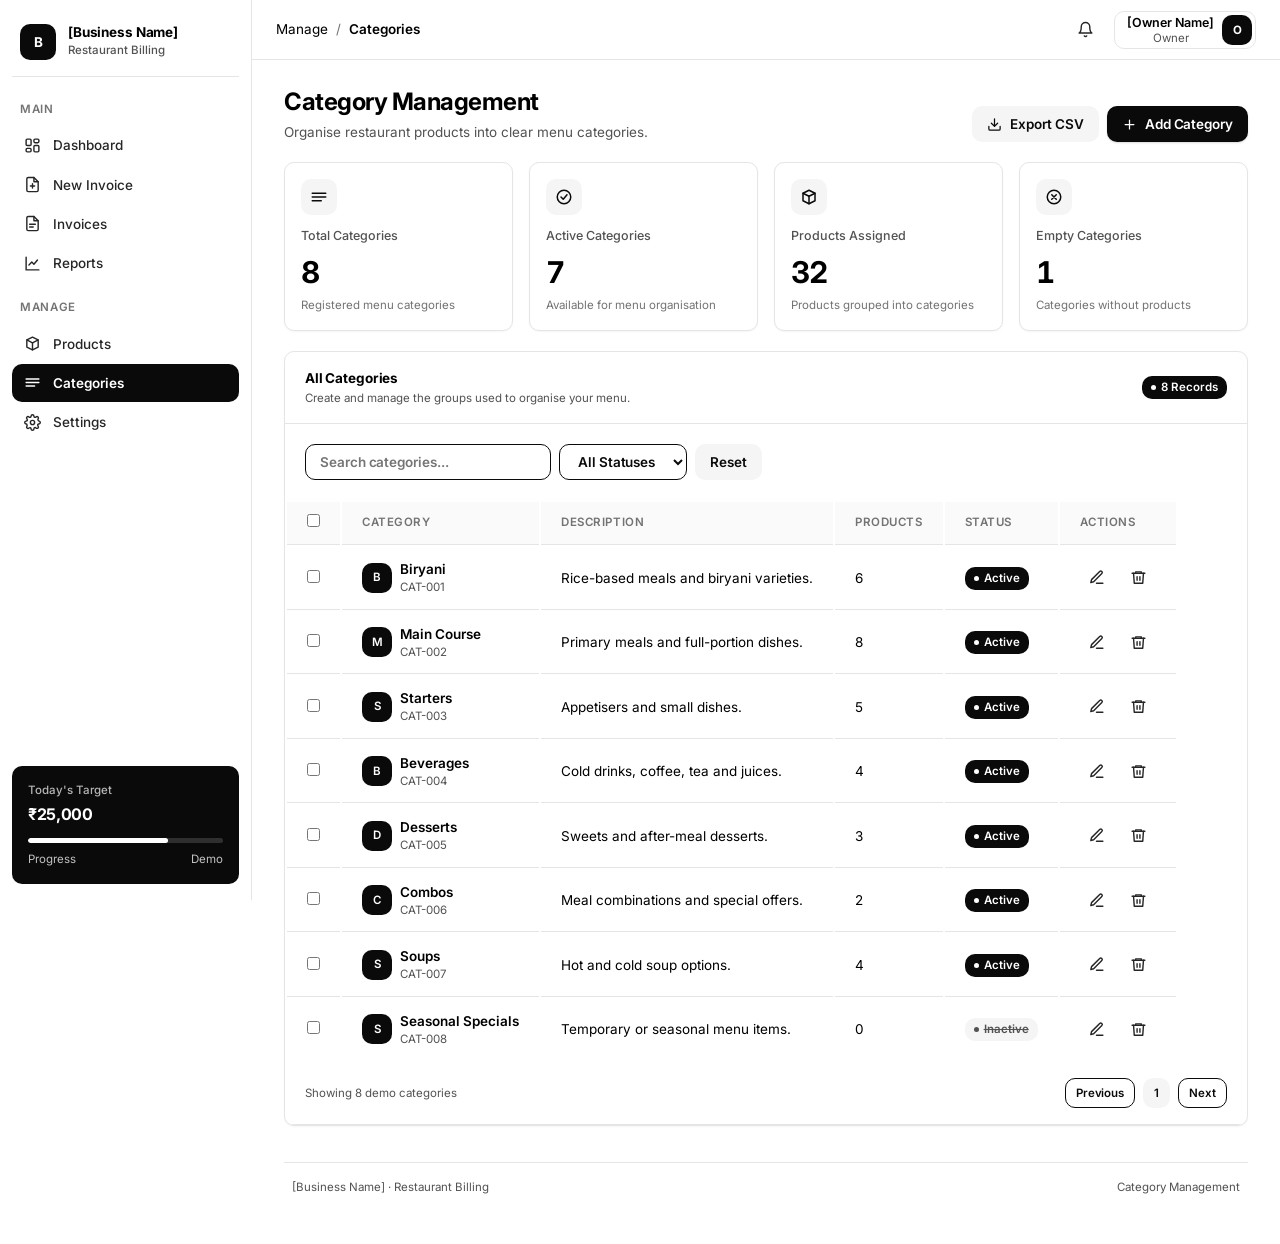
==== categories.html @ 155176b7 "Create categories.html" ====
<!DOCTYPE html>
<html lang="en">
<head>
  <meta charset="UTF-8">
  <meta name="viewport" content="width=device-width, initial-scale=1.0">
  <meta name="theme-color" content="#ffffff">

  <title>Categories | Restaurant Billing</title>

  <link rel="preconnect" href="https://fonts.googleapis.com">
  <link rel="preconnect" href="https://fonts.gstatic.com" crossorigin>

  <link
    href="https://fonts.googleapis.com/css2?family=Inter:wght@400;500;600;700;800&display=swap"
    rel="stylesheet"
  >

  <link rel="stylesheet" href="style.css">
</head>

<body>
<div class="app">

  <!-- SIDEBAR -->
  <aside class="sidebar" id="sidebar">

    <div class="brand">
      <div class="brand-mark">B</div>

      <div class="brand-text">
        <h1>[Business Name]</h1>
        <span>Restaurant Billing</span>
      </div>
    </div>

    <div class="nav-section">Main</div>

    <a class="nav-item" href="index.html">
      <svg viewBox="0 0 24 24" fill="none" stroke="currentColor"
        stroke-width="2" stroke-linecap="round" stroke-linejoin="round">
        <rect x="3" y="3" width="7" height="9" rx="1.5"/>
        <rect x="14" y="3" width="7" height="5" rx="1.5"/>
        <rect x="14" y="12" width="7" height="9" rx="1.5"/>
        <rect x="3" y="16" width="7" height="5" rx="1.5"/>
      </svg>
      Dashboard
    </a>

    <a class="nav-item" href="new-invoice.html">
      <svg viewBox="0 0 24 24" fill="none" stroke="currentColor"
        stroke-width="2" stroke-linecap="round" stroke-linejoin="round">
        <path d="M14 2H6a2 2 0 0 0-2 2v16a2 2 0 0 0 2 2h12a2 2 0 0 0 2-2V8z"/>
        <path d="M14 2v6h6M12 11v6M9 14h6"/>
      </svg>
      New Invoice
    </a>

    <a class="nav-item" href="invoices.html">
      <svg viewBox="0 0 24 24" fill="none" stroke="currentColor"
        stroke-width="2" stroke-linecap="round" stroke-linejoin="round">
        <path d="M14 2H6a2 2 0 0 0-2 2v16a2 2 0 0 0 2 2h12a2 2 0 0 0 2-2V8z"/>
        <path d="M14 2v6h6M8 13h8M8 17h5"/>
      </svg>
      Invoices
    </a>

    <a class="nav-item" href="reports.html">
      <svg viewBox="0 0 24 24" fill="none" stroke="currentColor"
        stroke-width="2" stroke-linecap="round" stroke-linejoin="round">
        <path d="M3 3v18h18"/>
        <path d="M7 14l4-4 3 3 5-6"/>
      </svg>
      Reports
    </a>

    <div class="nav-section">Manage</div>

    <a class="nav-item" href="products.html">
      <svg viewBox="0 0 24 24" fill="none" stroke="currentColor"
        stroke-width="2" stroke-linecap="round" stroke-linejoin="round">
        <path d="M20 7l-8-4-8 4 8 4 8-4z"/>
        <path d="M4 7v10l8 4 8-4V7"/>
        <path d="M12 11v10"/>
      </svg>
      Products
    </a>

    <a class="nav-item active" href="categories.html" aria-current="page">
      <svg viewBox="0 0 24 24" fill="none" stroke="currentColor"
        stroke-width="2" stroke-linecap="round" stroke-linejoin="round">
        <path d="M3 7h18M3 12h18M3 17h12"/>
      </svg>
      Categories
    </a>

    <a class="nav-item" href="settings.html">
      <svg viewBox="0 0 24 24" fill="none" stroke="currentColor"
        stroke-width="2" stroke-linecap="round" stroke-linejoin="round">
        <circle cx="12" cy="12" r="3"/>
        <path d="M19.4 15a1.65 1.65 0 0 0 .33 1.82l.06.06a2 2 0 1 1-2.83 2.83l-.06-.06a1.65 1.65 0 0 0-1.82-.33h-.09a1.65 1.65 0 0 0-1 1.51V21a2 2 0 1 1-4 0v-.09a1.65 1.65 0 0 0-1-1.51 1.65 1.65 0 0 0-1.82.33l-.06.06a2 2 0 1 1-2.83-2.83l.06-.06a1.65 1.65 0 0 0-.33-1.82v-.09A1.65 1.65 0 0 0 3.6 14H3a2 2 0 1 1 0-4h.09a1.65 1.65 0 0 0 1.51-1v-.09a1.65 1.65 0 0 0-.33-1.82l-.06-.06a2 2 0 1 1 2.83-2.83l.06.06a1.65 1.65 0 0 0 1.82.33h.09a1.65 1.65 0 0 0 1-1.51V3a2 2 0 1 1 4 0v.09a1.65 1.65 0 0 0 1 1.51h.09a1.65 1.65 0 0 0 1.82-.33l.06-.06a2 2 0 1 1 2.83 2.83l-.06.06a1.65 1.65 0 0 0 .33 1.82v.09a1.65 1.65 0 0 0 1.51 1H21a2 2 0 1 1 0 4h-.09a1.65 1.65 0 0 0-1.51 1z"/>
      </svg>
      Settings
    </a>

    <div class="sidebar-footer">
      <div class="target-card">
        <div class="label">Today's Target</div>
        <div class="value">₹25,000</div>

        <div class="target-track">
          <div class="target-fill"></div>
        </div>

        <div class="target-meta">
          <span>Progress</span>
          <span>Demo</span>
        </div>
      </div>
    </div>

  </aside>

  <div class="overlay" id="overlay"></div>

  <!-- MAIN CONTENT -->
  <div class="main">

    <!-- TOPBAR -->
    <header class="topbar">

      <button
        class="menu-btn"
        id="menuBtn"
        type="button"
        aria-label="Open navigation menu"
      >
        <svg viewBox="0 0 24 24" fill="none" stroke="currentColor"
          stroke-width="2" stroke-linecap="round">
          <path d="M3 6h18M3 12h18M3 18h18"/>
        </svg>
      </button>

      <div class="crumbs">
        <span>Manage</span>
        <span class="sep">/</span>
        <span class="current">Categories</span>
      </div>

      <div class="topbar-right">

        <button class="btn-icon" type="button" aria-label="Notifications">
          <svg viewBox="0 0 24 24" fill="none" stroke="currentColor"
            stroke-width="2" stroke-linecap="round" stroke-linejoin="round">
            <path d="M18 8A6 6 0 0 0 6 8c0 7-3 9-3 9h18s-3-2-3-9"/>
            <path d="M13.7 21a2 2 0 0 1-3.4 0"/>
          </svg>
        </button>

        <button class="profile" type="button">
          <div>
            <div class="name">[Owner Name]</div>
            <div class="role">Owner</div>
          </div>

          <div class="avatar">O</div>
        </button>

      </div>
    </header>

    <!-- PAGE -->
    <main class="content">

      <!-- PAGE HEADING -->
      <section class="page-head">

        <div>
          <h2>Category Management</h2>
          <p>Organise restaurant products into clear menu categories.</p>
        </div>

        <div class="page-actions">

          <button
            class="btn btn-soft"
            type="button"
            id="exportCategoriesBtn"
          >
            <svg viewBox="0 0 24 24" fill="none" stroke="currentColor"
              stroke-width="2" stroke-linecap="round" stroke-linejoin="round">
              <path d="M21 15v4a2 2 0 0 1-2 2H5a2 2 0 0 1-2-2v-4"/>
              <path d="M7 10l5 5 5-5M12 15V3"/>
            </svg>
            Export CSV
          </button>

          <button
            class="btn btn-primary"
            type="button"
            id="addCategoryBtn"
          >
            <svg viewBox="0 0 24 24" fill="none" stroke="currentColor"
              stroke-width="2" stroke-linecap="round">
              <path d="M12 5v14M5 12h14"/>
            </svg>
            Add Category
          </button>

        </div>
      </section>

      <!-- SUMMARY -->
      <section class="kpis">

        <div class="kpi">
          <div class="kpi-top">
            <div class="kpi-icon">
              <svg viewBox="0 0 24 24" fill="none" stroke="currentColor"
                stroke-width="2" stroke-linecap="round" stroke-linejoin="round">
                <path d="M3 7h18M3 12h18M3 17h12"/>
              </svg>
            </div>
          </div>

          <div class="kpi-label">Total Categories</div>
          <div class="kpi-value" id="totalCategoriesValue">8</div>
          <div class="kpi-sub">Registered menu categories</div>
        </div>

        <div class="kpi">
          <div class="kpi-top">
            <div class="kpi-icon">
              <svg viewBox="0 0 24 24" fill="none" stroke="currentColor"
                stroke-width="2" stroke-linecap="round" stroke-linejoin="round">
                <circle cx="12" cy="12" r="9"/>
                <path d="M8 12l3 3 5-6"/>
              </svg>
            </div>
          </div>

          <div class="kpi-label">Active Categories</div>
          <div class="kpi-value" id="activeCategoriesValue">7</div>
          <div class="kpi-sub">Available for menu organisation</div>
        </div>

        <div class="kpi">
          <div class="kpi-top">
            <div class="kpi-icon">
              <svg viewBox="0 0 24 24" fill="none" stroke="currentColor"
                stroke-width="2" stroke-linecap="round" stroke-linejoin="round">
                <path d="M20 7l-8-4-8 4 8 4 8-4z"/>
                <path d="M4 7v10l8 4 8-4V7"/>
                <path d="M12 11v10"/>
              </svg>
            </div>
          </div>

          <div class="kpi-label">Products Assigned</div>
          <div class="kpi-value" id="assignedProductsValue">32</div>
          <div class="kpi-sub">Products grouped into categories</div>
        </div>

        <div class="kpi">
          <div class="kpi-top">
            <div class="kpi-icon">
              <svg viewBox="0 0 24 24" fill="none" stroke="currentColor"
                stroke-width="2" stroke-linecap="round" stroke-linejoin="round">
                <circle cx="12" cy="12" r="9"/>
                <path d="M9 9l6 6M15 9l-6 6"/>
              </svg>
            </div>
          </div>

          <div class="kpi-label">Empty Categories</div>
          <div class="kpi-value" id="emptyCategoriesValue">1</div>
          <div class="kpi-sub">Categories without products</div>
        </div>

      </section>

      <!-- CATEGORY TABLE -->
      <section class="card">

        <div class="card-head">
          <div>
            <h3>All Categories</h3>
            <p>Create and manage the groups used to organise your menu.</p>
          </div>

          <span class="pill paid" id="categoryRecordCount">
            8 Records
          </span>
        </div>

        <!-- SEARCH AND FILTERS -->
        <div class="card-body">

          <form id="categoryFilters" role="search">

            <div class="page-actions">

              <input
                class="btn btn-outline"
                style="text-align:left;"
                type="search"
                id="categorySearch"
                name="search"
                placeholder="Search categories..."
                aria-label="Search categories"
                autocomplete="off"
              >

              <select
                class="btn btn-outline"
                id="categoryStatusFilter"
                name="status"
                aria-label="Filter by category status"
              >
                <option value="">All Statuses</option>
                <option value="active">Active</option>
                <option value="inactive">Inactive</option>
              </select>

              <button
                class="btn btn-soft"
                type="reset"
                id="resetCategoryFilters"
              >
                Reset
              </button>

            </div>

          </form>

        </div>

        <!-- TABLE -->
        <div class="table-wrap">

          <table class="inv-table" id="categoriesTable">

            <thead>
              <tr>
                <th>
                  <input
                    type="checkbox"
                    id="selectAllCategories"
                    aria-label="Select all visible categories"
                  >
                </th>

                <th>Category</th>
                <th>Description</th>
                <th>Products</th>
                <th>Status</th>
                <th>Actions</th>
              </tr>
            </thead>

            <tbody id="categoriesTableBody">

              <tr
                data-category-id="CAT-001"
                data-category-name="Biryani"
                data-status="active"
                data-product-count="6"
              >
                <td>
                  <input
                    type="checkbox"
                    class="category-select"
                    aria-label="Select Biryani"
                  >
                </td>

                <td>
                  <div class="cust">
                    <div class="cust-avatar">B</div>

                    <div>
                      <div class="cust-name">Biryani</div>
                      <div class="cust-sub">CAT-001</div>
                    </div>
                  </div>
                </td>

                <td>Rice-based meals and biryani varieties.</td>
                <td>6</td>
                <td><span class="pill paid">Active</span></td>

                <td>
                  <div class="page-actions">

                    <button
                      class="btn-icon"
                      type="button"
                      data-action="edit"
                      data-category-id="CAT-001"
                      aria-label="Edit Biryani category"
                      title="Edit category"
                    >
                      <svg viewBox="0 0 24 24" fill="none"
                        stroke="currentColor" stroke-width="2"
                        stroke-linecap="round" stroke-linejoin="round">
                        <path d="M12 20h9"/>
                        <path d="M16.5 3.5a2.12 2.12 0 0 1 3 3L8 18l-4 1 1-4Z"/>
                      </svg>
                    </button>

                    <button
                      class="btn-icon"
                      type="button"
                      data-action="delete"
                      data-category-id="CAT-001"
                      aria-label="Delete Biryani category"
                      title="Delete category"
                    >
                      <svg viewBox="0 0 24 24" fill="none"
                        stroke="currentColor" stroke-width="2"
                        stroke-linecap="round" stroke-linejoin="round">
                        <path d="M3 6h18"/>
                        <path d="M8 6V4h8v2"/>
                        <path d="M19 6l-1 14H6L5 6"/>
                        <path d="M10 11v5M14 11v5"/>
                      </svg>
                    </button>

                  </div>
                </td>
              </tr>

              <tr
                data-category-id="CAT-002"
                data-category-name="Main Course"
                data-status="active"
                data-product-count="8"
              >
                <td>
                  <input type="checkbox" class="category-select"
                    aria-label="Select Main Course">
                </td>

                <td>
                  <div class="cust">
                    <div class="cust-avatar">M</div>
                    <div>
                      <div class="cust-name">Main Course</div>
                      <div class="cust-sub">CAT-002</div>
                    </div>
                  </div>
                </td>

                <td>Primary meals and full-portion dishes.</td>
                <td>8</td>
                <td><span class="pill paid">Active</span></td>

                <td>
                  <div class="page-actions">

                    <button class="btn-icon" type="button"
                      data-action="edit" data-category-id="CAT-002"
                      aria-label="Edit Main Course category">
                      <svg viewBox="0 0 24 24" fill="none"
                        stroke="currentColor" stroke-width="2"
                        stroke-linecap="round" stroke-linejoin="round">
                        <path d="M12 20h9"/>
                        <path d="M16.5 3.5a2.12 2.12 0 0 1 3 3L8 18l-4 1 1-4Z"/>
                      </svg>
                    </button>

                    <button class="btn-icon" type="button"
                      data-action="delete" data-category-id="CAT-002"
                      aria-label="Delete Main Course category">
                      <svg viewBox="0 0 24 24" fill="none"
                        stroke="currentColor" stroke-width="2"
                        stroke-linecap="round" stroke-linejoin="round">
                        <path d="M3 6h18"/>
                        <path d="M8 6V4h8v2"/>
                        <path d="M19 6l-1 14H6L5 6"/>
                        <path d="M10 11v5M14 11v5"/>
                      </svg>
                    </button>

                  </div>
                </td>
              </tr>

              <tr
                data-category-id="CAT-003"
                data-category-name="Starters"
                data-status="active"
                data-product-count="5"
              >
                <td>
                  <input type="checkbox" class="category-select"
                    aria-label="Select Starters">
                </td>

                <td>
                  <div class="cust">
                    <div class="cust-avatar">S</div>
                    <div>
                      <div class="cust-name">Starters</div>
                      <div class="cust-sub">CAT-003</div>
                    </div>
                  </div>
                </td>

                <td>Appetisers and small dishes.</td>
                <td>5</td>
                <td><span class="pill paid">Active</span></td>

                <td>
                  <div class="page-actions">

                    <button class="btn-icon" type="button"
                      data-action="edit" data-category-id="CAT-003"
                      aria-label="Edit Starters category">
                      <svg viewBox="0 0 24 24" fill="none"
                        stroke="currentColor" stroke-width="2"
                        stroke-linecap="round" stroke-linejoin="round">
                        <path d="M12 20h9"/>
                        <path d="M16.5 3.5a2.12 2.12 0 0 1 3 3L8 18l-4 1 1-4Z"/>
                      </svg>
                    </button>

                    <button class="btn-icon" type="button"
                      data-action="delete" data-category-id="CAT-003"
                      aria-label="Delete Starters category">
                      <svg viewBox="0 0 24 24" fill="none"
                        stroke="currentColor" stroke-width="2"
                        stroke-linecap="round" stroke-linejoin="round">
                        <path d="M3 6h18"/>
                        <path d="M8 6V4h8v2"/>
                        <path d="M19 6l-1 14H6L5 6"/>
                        <path d="M10 11v5M14 11v5"/>
                      </svg>
                    </button>

                  </div>
                </td>
              </tr>

              <tr
                data-category-id="CAT-004"
                data-category-name="Beverages"
                data-status="active"
                data-product-count="4"
              >
                <td>
                  <input type="checkbox" class="category-select"
                    aria-label="Select Beverages">
                </td>

                <td>
                  <div class="cust">
                    <div class="cust-avatar">B</div>
                    <div>
                      <div class="cust-name">Beverages</div>
                      <div class="cust-sub">CAT-004</div>
                    </div>
                  </div>
                </td>

                <td>Cold drinks, coffee, tea and juices.</td>
                <td>4</td>
                <td><span class="pill paid">Active</span></td>

                <td>
                  <div class="page-actions">

                    <button class="btn-icon" type="button"
                      data-action="edit" data-category-id="CAT-004"
                      aria-label="Edit Beverages category">
                      <svg viewBox="0 0 24 24" fill="none"
                        stroke="currentColor" stroke-width="2"
                        stroke-linecap="round" stroke-linejoin="round">
                        <path d="M12 20h9"/>
                        <path d="M16.5 3.5a2.12 2.12 0 0 1 3 3L8 18l-4 1 1-4Z"/>
                      </svg>
                    </button>

                    <button class="btn-icon" type="button"
                      data-action="delete" data-category-id="CAT-004"
                      aria-label="Delete Beverages category">
                      <svg viewBox="0 0 24 24" fill="none"
                        stroke="currentColor" stroke-width="2"
                        stroke-linecap="round" stroke-linejoin="round">
                        <path d="M3 6h18"/>
                        <path d="M8 6V4h8v2"/>
                        <path d="M19 6l-1 14H6L5 6"/>
                        <path d="M10 11v5M14 11v5"/>
                      </svg>
                    </button>

                  </div>
                </td>
              </tr>

              <tr
                data-category-id="CAT-005"
                data-category-name="Desserts"
                data-status="active"
                data-product-count="3"
              >
                <td>
                  <input type="checkbox" class="category-select"
                    aria-label="Select Desserts">
                </td>

                <td>
                  <div class="cust">
                    <div class="cust-avatar">D</div>
                    <div>
                      <div class="cust-name">Desserts</div>
                      <div class="cust-sub">CAT-005</div>
                    </div>
                  </div>
                </td>

                <td>Sweets and after-meal desserts.</td>
                <td>3</td>
                <td><span class="pill paid">Active</span></td>

                <td>
                  <div class="page-actions">

                    <button class="btn-icon" type="button"
                      data-action="edit" data-category-id="CAT-005"
                      aria-label="Edit Desserts category">
                      <svg viewBox="0 0 24 24" fill="none"
                        stroke="currentColor" stroke-width="2"
                        stroke-linecap="round" stroke-linejoin="round">
                        <path d="M12 20h9"/>
                        <path d="M16.5 3.5a2.12 2.12 0 0 1 3 3L8 18l-4 1 1-4Z"/>
                      </svg>
                    </button>

                    <button class="btn-icon" type="button"
                      data-action="delete" data-category-id="CAT-005"
                      aria-label="Delete Desserts category">
                      <svg viewBox="0 0 24 24" fill="none"
                        stroke="currentColor" stroke-width="2"
                        stroke-linecap="round" stroke-linejoin="round">
                        <path d="M3 6h18"/>
                        <path d="M8 6V4h8v2"/>
                        <path d="M19 6l-1 14H6L5 6"/>
                        <path d="M10 11v5M14 11v5"/>
                      </svg>
                    </button>

                  </div>
                </td>
              </tr>

              <tr
                data-category-id="CAT-006"
                data-category-name="Combos"
                data-status="active"
                data-product-count="2"
              >
                <td>
                  <input type="checkbox" class="category-select"
                    aria-label="Select Combos">
                </td>

                <td>
                  <div class="cust">
                    <div class="cust-avatar">C</div>
                    <div>
                      <div class="cust-name">Combos</div>
                      <div class="cust-sub">CAT-006</div>
                    </div>
                  </div>
                </td>

                <td>Meal combinations and special offers.</td>
                <td>2</td>
                <td><span class="pill paid">Active</span></td>

                <td>
                  <div class="page-actions">

                    <button class="btn-icon" type="button"
                      data-action="edit" data-category-id="CAT-006"
                      aria-label="Edit Combos category">
                      <svg viewBox="0 0 24 24" fill="none"
                        stroke="currentColor" stroke-width="2"
                        stroke-linecap="round" stroke-linejoin="round">
                        <path d="M12 20h9"/>
                        <path d="M16.5 3.5a2.12 2.12 0 0 1 3 3L8 18l-4 1 1-4Z"/>
                      </svg>
                    </button>

                    <button class="btn-icon" type="button"
                      data-action="delete" data-category-id="CAT-006"
                      aria-label="Delete Combos category">
                      <svg viewBox="0 0 24 24" fill="none"
                        stroke="currentColor" stroke-width="2"
                        stroke-linecap="round" stroke-linejoin="round">
                        <path d="M3 6h18"/>
                        <path d="M8 6V4h8v2"/>
                        <path d="M19 6l-1 14H6L5 6"/>
                        <path d="M10 11v5M14 11v5"/>
                      </svg>
                    </button>

                  </div>
                </td>
              </tr>

              <tr
                data-category-id="CAT-007"
                data-category-name="Soups"
                data-status="active"
                data-product-count="4"
              >
                <td>
                  <input type="checkbox" class="category-select"
                    aria-label="Select Soups">
                </td>

                <td>
                  <div class="cust">
                    <div class="cust-avatar">S</div>
                    <div>
                      <div class="cust-name">Soups</div>
                      <div class="cust-sub">CAT-007</div>
                    </div>
                  </div>
                </td>

                <td>Hot and cold soup options.</td>
                <td>4</td>
                <td><span class="pill paid">Active</span></td>

                <td>
                  <div class="page-actions">

                    <button class="btn-icon" type="button"
                      data-action="edit" data-category-id="CAT-007"
                      aria-label="Edit Soups category">
                      <svg viewBox="0 0 24 24" fill="none"
                        stroke="currentColor" stroke-width="2"
                        stroke-linecap="round" stroke-linejoin="round">
                        <path d="M12 20h9"/>
                        <path d="M16.5 3.5a2.12 2.12 0 0 1 3 3L8 18l-4 1 1-4Z"/>
                      </svg>
                    </button>

                    <button class="btn-icon" type="button"
                      data-action="delete" data-category-id="CAT-007"
                      aria-label="Delete Soups category">
                      <svg viewBox="0 0 24 24" fill="none"
                        stroke="currentColor" stroke-width="2"
                        stroke-linecap="round" stroke-linejoin="round">
                        <path d="M3 6h18"/>
                        <path d="M8 6V4h8v2"/>
                        <path d="M19 6l-1 14H6L5 6"/>
                        <path d="M10 11v5M14 11v5"/>
                      </svg>
                    </button>

                  </div>
                </td>
              </tr>

              <tr
                data-category-id="CAT-008"
                data-category-name="Seasonal Specials"
                data-status="inactive"
                data-product-count="0"
              >
                <td>
                  <input type="checkbox" class="category-select"
                    aria-label="Select Seasonal Specials">
                </td>

                <td>
                  <div class="cust">
                    <div class="cust-avatar">S</div>
                    <div>
                      <div class="cust-name">Seasonal Specials</div>
                      <div class="cust-sub">CAT-008</div>
                    </div>
                  </div>
                </td>

                <td>Temporary or seasonal menu items.</td>
                <td>0</td>
                <td><span class="pill cancelled">Inactive</span></td>

                <td>
                  <div class="page-actions">

                    <button class="btn-icon" type="button"
                      data-action="edit" data-category-id="CAT-008"
                      aria-label="Edit Seasonal Specials category">
                      <svg viewBox="0 0 24 24" fill="none"
                        stroke="currentColor" stroke-width="2"
                        stroke-linecap="round" stroke-linejoin="round">
                        <path d="M12 20h9"/>
                        <path d="M16.5 3.5a2.12 2.12 0 0 1 3 3L8 18l-4 1 1-4Z"/>
                      </svg>
                    </button>

                    <button class="btn-icon" type="button"
                      data-action="delete" data-category-id="CAT-008"
                      aria-label="Delete Seasonal Specials category">
                      <svg viewBox="0 0 24 24" fill="none"
                        stroke="currentColor" stroke-width="2"
                        stroke-linecap="round" stroke-linejoin="round">
                        <path d="M3 6h18"/>
                        <path d="M8 6V4h8v2"/>
                        <path d="M19 6l-1 14H6L5 6"/>
                        <path d="M10 11v5M14 11v5"/>
                      </svg>
                    </button>

                  </div>
                </td>
              </tr>

            </tbody>

          </table>

        </div>

        <!-- TABLE FOOTER -->
        <div class="card-head">

          <p id="categoryPaginationInfo">
            Showing 8 demo categories
          </p>

          <div class="page-actions">

            <button
              class="btn btn-outline btn-sm"
              type="button"
              id="previousCategoryPage"
              disabled
            >
              Previous
            </button>

            <button
              class="btn btn-soft btn-sm"
              type="button"
              id="currentCategoryPage"
              aria-current="page"
            >
              1
            </button>

            <button
              class="btn btn-outline btn-sm"
              type="button"
              id="nextCategoryPage"
              disabled
            >
              Next
            </button>

          </div>

        </div>

      </section>

      <!-- FOOTER -->
      <footer class="page-footer">
        <span>[Business Name] · Restaurant Billing</span>
        <span>Category Management</span>
      </footer>

    </main>
  </div>
</div>

<!-- Shared functionality -->
<script src="script.js" defer></script>

<!-- Category-specific functionality -->
<script src="js/categories.js" defer></script>

</body>
</html>
---- style.css ----
/* ============================================================
   ROOT — UNIVERSAL DESIGN SYSTEM
   Locked dashboard styling
   ============================================================ */
:root {
  --radius: 10px;

  /* Black scale */
  --black-950: #000000;
  --black-900: #0A0A0A;
  --black-800: #171717;
  --black-700: #262626;
  --black-600: #404040;
  --black-500: #525252;
  --black-400: #737373;
  --black-300: #D4D4D4;
  --black-200: #E5E5E5;
  --black-100: #F5F5F5;
  --black-50: #FAFAFA;
  --white: #FFFFFF;

  --bg: var(--white);
  --surface: var(--white);
  --surface-2: var(--black-50);
  --surface-3: var(--black-100);
  --text: #000000;
  --text-strong: #000000;
  --text-body: #0A0A0A;
  --text-muted: #525252;
  --text-subtle: #737373;
  --border: var(--black-200);
  --border-strong: var(--black-300);

  --ph-color: #525252;
  --ph-bg: var(--black-50);
  --ph-border: var(--black-300);

  --shadow-xs: 0 1px 2px rgba(0,0,0,0.04);
  --shadow-sm: 0 1px 3px rgba(0,0,0,0.06), 0 1px 2px rgba(0,0,0,0.04);
  --shadow-md: 0 4px 12px rgba(0,0,0,0.06), 0 2px 4px rgba(0,0,0,0.04);
  --shadow-lg: 0 10px 32px rgba(0,0,0,0.08), 0 2px 8px rgba(0,0,0,0.04);

  --space-1: 4px;
  --space-2: 8px;
  --space-3: 12px;
  --space-4: 16px;
  --space-5: 20px;
  --space-6: 24px;
  --space-8: 32px;

  --font: 'Inter', -apple-system, BlinkMacSystemFont, 'Segoe UI', Roboto, sans-serif;
  --fs-xs: 11.5px;
  --fs-sm: 12.5px;
  --fs-md: 13.5px;
  --fs-base: 14px;
  --fs-lg: 16px;
  --fs-xl: 20px;
  --fs-2xl: 24px;
  --fs-3xl: 30px;

  --fw-regular: 400;
  --fw-medium: 500;
  --fw-semibold: 600;
  --fw-bold: 700;
  --fw-extrabold: 800;

  --sidebar-w: 252px;
  --topbar-h: 60px;
  --container-max: 1440px;
  --transition: 0.15s ease;

  --z-sidebar: 40;
  --z-topbar: 30;
  --z-overlay: 35;
}

/* ============================================================
   RESET AND BASE
   ============================================================ */
*, *::before, *::after {
  box-sizing: border-box;
  margin: 0;
  padding: 0;
}

html,
body {
  height: 100%;
}

body {
  font-family: var(--font);
  background: var(--bg);
  color: var(--text);
  font-size: var(--fs-base);
  line-height: 1.5;
  -webkit-font-smoothing: antialiased;
  -moz-osx-font-smoothing: grayscale;
  font-style: normal;
}

button,
input,
select,
textarea {
  font-family: inherit;
  font-size: inherit;
  color: inherit;
  font-style: normal;
}

button {
  border: none;
  background: none;
  cursor: pointer;
}

a {
  color: inherit;
  text-decoration: none;
}

svg {
  display: block;
  flex-shrink: 0;
}

* {
  font-style: normal;
}

::-webkit-scrollbar {
  width: 10px;
  height: 10px;
}

::-webkit-scrollbar-thumb {
  background: var(--black-300);
  border-radius: var(--radius);
  border: 3px solid var(--bg);
}

.ph {
  display: inline;
  padding: 1px 6px;
  border-radius: 6px;
  background: var(--ph-bg);
  color: var(--ph-color);
  font-weight: var(--fw-medium);
  font-size: 0.92em;
  white-space: nowrap;
  border: 1px dashed var(--ph-border);
  font-style: normal;
}

/* ============================================================
   BUTTONS
   ============================================================ */
.btn {
  display: inline-flex;
  align-items: center;
  justify-content: center;
  gap: var(--space-2);
  height: 36px;
  padding: 0 14px;
  border-radius: var(--radius);
  font-size: var(--fs-md);
  font-weight: var(--fw-semibold);
  letter-spacing: -0.005em;
  white-space: nowrap;
  transition: background var(--transition), color var(--transition),
    border-color var(--transition), box-shadow var(--transition),
    transform var(--transition);
  border: 1px solid transparent;
}

.btn:active {
  transform: translateY(1px);
}

.btn svg {
  width: 15px;
  height: 15px;
}

.btn-primary {
  background: var(--black-900);
  color: var(--white);
  box-shadow: 0 1px 2px rgba(0,0,0,0.15);
}

.btn-primary:hover {
  background: var(--black-950);
  box-shadow: 0 2px 6px rgba(0,0,0,0.20);
}

.btn-secondary {
  background: var(--black-800);
  color: var(--white);
  box-shadow: 0 1px 2px rgba(0,0,0,0.12);
}

.btn-secondary:hover {
  background: var(--black-900);
  box-shadow: 0 2px 6px rgba(0,0,0,0.18);
}

.btn-outline {
  background: var(--white);
  color: var(--black-900);
  border: 1px solid var(--black-900);
}

.btn-outline:hover {
  background: var(--black-900);
  color: var(--white);
}

.btn-soft {
  background: var(--black-100);
  color: var(--black-900);
}

.btn-soft:hover {
  background: var(--black-200);
}

.btn-ghost {
  background: transparent;
  color: var(--black-700);
}

.btn-ghost:hover {
  background: var(--black-100);
  color: var(--black-900);
}

.btn-sm {
  height: 30px;
  padding: 0 10px;
  font-size: var(--fs-xs);
  gap: 6px;
}

.btn-sm svg {
  width: 13px;
  height: 13px;
}

.btn-icon {
  width: 34px;
  height: 34px;
  padding: 0;
  border-radius: var(--radius);
  display: inline-flex;
  align-items: center;
  justify-content: center;
  color: var(--black-700);
  transition: background var(--transition), color var(--transition);
}

.btn-icon:hover {
  background: var(--black-100);
  color: var(--black-900);
}

.btn-icon svg {
  width: 17px;
  height: 17px;
}

/* ============================================================
   APP SHELL
   ============================================================ */
.app {
  display: flex;
  min-height: 100vh;
}

.sidebar {
  width: var(--sidebar-w);
  flex-shrink: 0;
  background: var(--white);
  border-right: 1px solid var(--border);
  padding: var(--space-4) var(--space-3);
  position: fixed;
  inset: 0 auto 0 0;
  display: flex;
  flex-direction: column;
  z-index: var(--z-sidebar);
  overflow-y: auto;
}

.brand {
  display: flex;
  align-items: center;
  gap: var(--space-3);
  padding: var(--space-2) var(--space-2) var(--space-4);
  margin-bottom: var(--space-2);
  border-bottom: 1px solid var(--border);
}

.brand-mark {
  width: 36px;
  height: 36px;
  border-radius: var(--radius);
  background: var(--black-900);
  display: grid;
  place-items: center;
  color: var(--white);
  font-weight: var(--fw-bold);
  font-size: var(--fs-md);
  flex-shrink: 0;
}

.brand-text h1 {
  font-size: var(--fs-md);
  font-weight: var(--fw-bold);
  letter-spacing: -0.01em;
  line-height: 1.2;
}

.brand-text h1 .ph {
  font-size: 0.8em;
  padding: 0 5px;
}

.brand-text span {
  font-size: var(--fs-xs);
  color: var(--text-muted);
  font-weight: var(--fw-medium);
  display: block;
  margin-top: 2px;
}

.nav-section {
  font-size: var(--fs-xs);
  font-weight: var(--fw-semibold);
  letter-spacing: 0.06em;
  text-transform: uppercase;
  color: var(--text-subtle);
  padding: var(--space-4) var(--space-2) var(--space-2);
}

.nav-item {
  display: flex;
  align-items: center;
  gap: var(--space-3);
  padding: 9px var(--space-3);
  border-radius: var(--radius);
  color: var(--black-700);
  font-weight: var(--fw-medium);
  font-size: var(--fs-md);
  margin-bottom: 1px;
  transition: background var(--transition), color var(--transition);
}

.nav-item svg {
  width: 17px;
  height: 17px;
}

.nav-item:hover {
  background: var(--black-50);
  color: var(--black-900);
}

.nav-item.active {
  background: var(--black-900);
  color: var(--white);
  font-weight: var(--fw-semibold);
}

.sidebar-footer {
  margin-top: auto;
  padding-top: var(--space-4);
}

.target-card {
  background: var(--black-900);
  border-radius: var(--radius);
  padding: var(--space-4);
  color: var(--white);
}

.target-card .label {
  font-size: var(--fs-xs);
  opacity: 0.70;
  font-weight: var(--fw-medium);
}

.target-card .value {
  font-size: var(--fs-lg);
  font-weight: var(--fw-bold);
  margin: 3px 0 var(--space-3);
  letter-spacing: -0.02em;
}

.target-card .value .ph {
  background: rgba(255,255,255,0.12);
  color: #E5E5E5;
  border-color: rgba(255,255,255,0.25);
}

.target-track {
  height: 5px;
  background: rgba(255,255,255,0.15);
  border-radius: var(--radius);
  overflow: hidden;
}

.target-fill {
  height: 100%;
  width: 72%;
  background: var(--white);
  border-radius: var(--radius);
}

.target-meta {
  display: flex;
  justify-content: space-between;
  font-size: var(--fs-xs);
  opacity: 0.75;
  margin-top: var(--space-2);
}

.main {
  flex: 1;
  margin-left: var(--sidebar-w);
  display: flex;
  flex-direction: column;
  min-width: 0;
}

/* ============================================================
   TOPBAR
   ============================================================ */
.topbar {
  height: var(--topbar-h);
  background: rgba(255,255,255,0.94);
  backdrop-filter: saturate(180%) blur(10px);
  -webkit-backdrop-filter: saturate(180%) blur(10px);
  border-bottom: 1px solid var(--border);
  display: flex;
  align-items: center;
  gap: var(--space-4);
  padding: 0 var(--space-6);
  position: sticky;
  top: 0;
  z-index: var(--z-topbar);
}

.menu-btn {
  display: none;
  width: 34px;
  height: 34px;
  border-radius: var(--radius);
  align-items: center;
  justify-content: center;
  color: var(--text);
}

.menu-btn:hover {
  background: var(--black-100);
}

.crumbs {
  display: flex;
  align-items: center;
  gap: var(--space-2);
  font-size: var(--fs-md);
}

.crumbs .sep {
  color: var(--text-subtle);
}

.crumbs .current {
  font-weight: var(--fw-semibold);
}

.topbar-right {
  margin-left: auto;
  display: flex;
  align-items: center;
  gap: var(--space-1);
}

.profile {
  display: flex;
  align-items: center;
  gap: var(--space-2);
  padding: 3px 3px 3px var(--space-3);
  margin-left: var(--space-2);
  border-radius: var(--radius);
  border: 1px solid var(--border);
  transition: background var(--transition);
}

.profile:hover {
  background: var(--black-50);
}

.profile .name {
  font-size: var(--fs-sm);
  font-weight: var(--fw-semibold);
  line-height: 1.2;
}

.profile .name .ph {
  font-size: 0.85em;
  padding: 0 4px;
}

.profile .role {
  font-size: var(--fs-xs);
  color: var(--text-muted);
  margin-top: 1px;
}

.avatar {
  width: 30px;
  height: 30px;
  border-radius: var(--radius);
  background: var(--black-900);
  color: var(--white);
  display: grid;
  place-items: center;
  font-weight: var(--fw-bold);
  font-size: var(--fs-xs);
  flex-shrink: 0;
}

/* ============================================================
   CONTENT AND PAGE HEAD
   ============================================================ */
.content {
  padding: var(--space-6) var(--space-8) var(--space-8);
  display: flex;
  flex-direction: column;
  gap: var(--space-5);
  max-width: var(--container-max);
  width: 100%;
}

.page-head {
  display: flex;
  align-items: flex-end;
  justify-content: space-between;
  gap: var(--space-5);
  flex-wrap: wrap;
}

.page-head h2 {
  font-size: var(--fs-2xl);
  font-weight: var(--fw-bold);
  letter-spacing: -0.02em;
  color: var(--text);
}

.page-head p {
  color: var(--text-muted);
  font-size: var(--fs-md);
  margin-top: 2px;
}

.page-actions {
  display: flex;
  align-items: center;
  gap: var(--space-2);
}

/* ============================================================
   KPI CARDS
   ============================================================ */
.kpis {
  display: grid;
  grid-template-columns: repeat(4, 1fr);
  gap: var(--space-4);
}

.kpi {
  background: var(--surface);
  border: 1px solid var(--border);
  border-radius: var(--radius);
  padding: var(--space-4);
  box-shadow: var(--shadow-xs);
  transition: box-shadow var(--transition), border-color var(--transition);
}

.kpi:hover {
  box-shadow: var(--shadow-md);
  border-color: var(--border-strong);
}

.kpi-top {
  display: flex;
  align-items: center;
  justify-content: space-between;
  margin-bottom: var(--space-3);
}

.kpi-icon {
  width: 36px;
  height: 36px;
  border-radius: var(--radius);
  display: grid;
  place-items: center;
  background: var(--black-100);
  color: var(--black-900);
}

.kpi-icon svg {
  width: 18px;
  height: 18px;
}

.kpi-trend {
  display: inline-flex;
  align-items: center;
  gap: 4px;
  font-size: var(--fs-xs);
  font-weight: var(--fw-semibold);
  padding: 3px 8px;
  border-radius: var(--radius);
  background: var(--black-100);
  color: var(--black-800);
}

.kpi-trend svg {
  width: 11px;
  height: 11px;
}

.kpi-trend.up {
  background: var(--black-900);
  color: var(--white);
}

.kpi-trend.down {
  background: var(--black-100);
  color: var(--black-500);
}

.kpi-trend.flat {
  background: var(--black-100);
  color: var(--black-500);
}

.kpi-label {
  font-size: var(--fs-sm);
  color: var(--text-muted);
  font-weight: var(--fw-medium);
}

.kpi-value {
  font-size: var(--fs-3xl);
  font-weight: var(--fw-bold);
  letter-spacing: -0.03em;
  margin: 4px 0 2px;
  font-variant-numeric: tabular-nums;
  color: var(--text);
}

.kpi-value .ph {
  font-size: 0.75em;
}

.kpi-sub {
  font-size: var(--fs-xs);
  color: var(--text-subtle);
}

/* ============================================================
   CARDS AND GRID LAYOUTS
   ============================================================ */
.card {
  background: var(--surface);
  border: 1px solid var(--border);
  border-radius: var(--radius);
  box-shadow: var(--shadow-xs);
  overflow: hidden;
}

.card-head {
  display: flex;
  align-items: center;
  justify-content: space-between;
  gap: var(--space-3);
  padding: var(--space-4) var(--space-5);
  border-bottom: 1px solid var(--border);
  flex-wrap: wrap;
}

.card-head h3 {
  font-size: var(--fs-md);
  font-weight: var(--fw-bold);
  letter-spacing: -0.01em;
  color: var(--text);
}

.card-head p {
  font-size: var(--fs-xs);
  color: var(--text-muted);
  margin-top: 1px;
}

.card-body {
  padding: var(--space-5);
}

.row-2 {
  display: grid;
  grid-template-columns: 1.7fr 1fr;
  gap: var(--space-4);
}

.row-2-even {
  display: grid;
  grid-template-columns: 1fr 1fr;
  gap: var(--space-4);
}

.row-3 {
  display: grid;
  grid-template-columns: repeat(3, 1fr);
  gap: var(--space-4);
}

/* ============================================================
   CHART — CSS BARS
   ============================================================ */
.chart-legend {
  display: flex;
  align-items: center;
  gap: var(--space-4);
  font-size: var(--fs-xs);
  color: var(--text-muted);
}

.legend-dot {
  display: inline-flex;
  align-items: center;
  gap: 6px;
}

.legend-dot i {
  width: 9px;
  height: 9px;
  border-radius: 3px;
  display: inline-block;
}

.legend-dot.cur i {
  background: var(--black-900);
}

.legend-dot.prev i {
  background: var(--black-200);
}

.chart {
  position: relative;
  height: 240px;
  display: flex;
  align-items: flex-end;
  justify-content: space-between;
  gap: var(--space-3);
  padding: var(--space-2) var(--space-1) 0;
  margin-top: var(--space-2);
}

.chart-grid {
  position: absolute;
  inset: 0 0 30px 0;
  display: flex;
  flex-direction: column;
  justify-content: space-between;
  pointer-events: none;
}

.chart-grid span {
  border-top: 1px dashed var(--border);
  width: 100%;
}

.chart-col {
  flex: 1;
  display: flex;
  flex-direction: column;
  align-items: center;
  gap: var(--space-2);
  height: 100%;
  position: relative;
}

.chart-bars {
  flex: 1;
  width: 100%;
  display: flex;
  align-items: flex-end;
  justify-content: center;
  gap: 5px;
}

.bar {
  width: 14px;
  border-radius: 6px 6px 3px 3px;
  background: var(--black-900);
  position: relative;
  animation: grow 0.9s cubic-bezier(.2,.8,.2,1) both;
  transform-origin: bottom;
  transition: opacity var(--transition);
  cursor: pointer;
}

.bar.prev {
  background: var(--black-200);
}

.bar:hover {
  opacity: 0.85;
}

.bar:hover::after {
  content: attr(data-tip);
  position: absolute;
  bottom: calc(100% + 8px);
  left: 50%;
  transform: translateX(-50%);
  background: var(--black-900);
  color: var(--white);
  font-size: var(--fs-xs);
  font-weight: var(--fw-semibold);
  padding: 5px 9px;
  border-radius: var(--radius);
  white-space: nowrap;
  box-shadow: var(--shadow-md);
  z-index: 5;
}

.chart-day {
  font-size: var(--fs-xs);
  color: var(--text-muted);
  font-weight: var(--fw-medium);
}

@keyframes grow {
  from {
    transform: scaleY(0);
    opacity: 0;
  }
  to {
    transform: scaleY(1);
    opacity: 1;
  }
}

.chart-col:nth-child(2) .bar {
  animation-delay: 0.05s;
}

.chart-col:nth-child(3) .bar {
  animation-delay: 0.10s;
}

.chart-col:nth-child(4) .bar {
  animation-delay: 0.15s;
}

.chart-col:nth-child(5) .bar {
  animation-delay: 0.20s;
}

.chart-col:nth-child(6) .bar {
  animation-delay: 0.25s;
}

.chart-col:nth-child(7) .bar {
  animation-delay: 0.30s;
}

/* ============================================================
   TOP PRODUCTS / BAR LIST
   ============================================================ */
.prod-list {
  display: flex;
  flex-direction: column;
  gap: var(--space-4);
}

.prod-item {
  display: flex;
  align-items: center;
  gap: var(--space-3);
}

.prod-rank {
  width: 26px;
  height: 26px;
  border-radius: var(--radius);
  background: var(--black-100);
  display: grid;
  place-items: center;
  font-size: var(--fs-xs);
  font-weight: var(--fw-bold);
  color: var(--black-800);
  flex-shrink: 0;
}

.prod-rank.top {
  background: var(--black-900);
  color: var(--white);
}

.prod-info {
  flex: 1;
  min-width: 0;
}

.prod-info .p-name {
  font-weight: var(--fw-semibold);
  font-size: var(--fs-md);
  display: flex;
  justify-content: space-between;
  gap: var(--space-2);
  color: var(--text);
}

.prod-info .p-name span:last-child {
  color: var(--text-muted);
  font-weight: var(--fw-medium);
  font-variant-numeric: tabular-nums;
}

.prod-track {
  height: 5px;
  background: var(--black-100);
  border-radius: var(--radius);
  margin-top: 6px;
  overflow: hidden;
}

.prod-fill {
  height: 100%;
  border-radius: var(--radius);
  background: var(--black-900);
}

/* ============================================================
   REPORT / ANALYTICS SECTION
   ============================================================ */
.report-hero {
  display: flex;
  align-items: center;
  justify-content: space-between;
  gap: var(--space-4);
  padding: var(--space-5);
  background: var(--black-900);
  color: var(--white);
  border-radius: var(--radius);
  flex-wrap: wrap;
}

.report-hero .rh-text h3 {
  font-size: var(--fs-xl);
  font-weight: var(--fw-bold);
  letter-spacing: -0.02em;
  margin-bottom: 4px;
}

.report-hero .rh-text p {
  font-size: var(--fs-sm);
  color: #A3A3A3;
}

.report-hero .rh-stats {
  display: flex;
  gap: var(--space-6);
}

.report-hero .rh-stat .rs-label {
  font-size: var(--fs-xs);
  color: #A3A3A3;
  font-weight: var(--fw-medium);
}

.report-hero .rh-stat .rs-value {
  font-size: var(--fs-xl);
  font-weight: var(--fw-bold);
  letter-spacing: -0.02em;
  margin-top: 2px;
  font-variant-numeric: tabular-nums;
}

.report-hero .rh-stat .rs-value .ph {
  background: rgba(255,255,255,0.12);
  color: #E5E5E5;
  border-color: rgba(255,255,255,0.25);
}

.report-tabs {
  display: inline-flex;
  background: var(--black-100);
  padding: 3px;
  border-radius: var(--radius);
  gap: 2px;
}

.report-tab {
  height: 28px;
  padding: 0 12px;
  border-radius: 7px;
  font-size: var(--fs-xs);
  font-weight: var(--fw-semibold);
  color: var(--black-600);
  transition: background var(--transition), color var(--transition);
}

.report-tab:hover {
  color: var(--black-900);
}

.report-tab.active {
  background: var(--white);
  color: var(--black-900);
  box-shadow: var(--shadow-xs);
}

/* Stat blocks inside cards */
.stat-block {
  display: flex;
  flex-direction: column;
  gap: 4px;
}

.stat-block + .stat-block {
  margin-top: var(--space-4);
  padding-top: var(--space-4);
  border-top: 1px dashed var(--border);
}

.stat-block .sb-label {
  font-size: var(--fs-xs);
  color: var(--text-muted);
  font-weight: var(--fw-medium);
  text-transform: uppercase;
  letter-spacing: 0.04em;
}

.stat-block .sb-value {
  font-size: var(--fs-2xl);
  font-weight: var(--fw-bold);
  letter-spacing: -0.03em;
  color: var(--text);
  font-variant-numeric: tabular-nums;
}

.stat-block .sb-value .ph {
  font-size: 0.7em;
}

.stat-block .sb-sub {
  font-size: var(--fs-xs);
  color: var(--text-muted);
}

/* ============================================================
   CATEGORY BAR LISTS
   ============================================================ */
.cat-list {
  display: flex;
  flex-direction: column;
  gap: var(--space-4);
}

.cat-item {
  display: flex;
  flex-direction: column;
  gap: 6px;
}

.cat-row {
  display: flex;
  justify-content: space-between;
  gap: var(--space-2);
  font-size: var(--fs-sm);
}

.cat-row .cat-name {
  font-weight: var(--fw-semibold);
  color: var(--text);
}

.cat-row .cat-val {
  color: var(--text-muted);
  font-weight: var(--fw-medium);
  font-variant-numeric: tabular-nums;
}

.cat-track {
  height: 6px;
  background: var(--black-100);
  border-radius: var(--radius);
  overflow: hidden;
}

.cat-fill {
  height: 100%;
  border-radius: var(--radius);
  background: var(--black-900);
}

/* ============================================================
   PAYMENT SPLIT
   ============================================================ */
.split-bar {
  display: flex;
  height: 10px;
  border-radius: var(--radius);
  overflow: hidden;
  margin-bottom: var(--space-4);
  background: var(--black-100);
}

.split-seg {
  height: 100%;
  transition: opacity var(--transition);
}

.split-seg:hover {
  opacity: 0.85;
}

.split-seg.s1 {
  background: var(--black-900);
}

.split-seg.s2 {
  background: var(--black-600);
}

.split-seg.s3 {
  background: var(--black-300);
}

.split-legend {
  display: flex;
  flex-direction: column;
  gap: var(--space-3);
}

.split-legend-item {
  display: flex;
  align-items: center;
  justify-content: space-between;
  gap: var(--space-3);
  font-size: var(--fs-sm);
}

.split-legend-item .sl-left {
  display: flex;
  align-items: center;
  gap: var(--space-2);
}

.split-legend-item .sl-dot {
  width: 8px;
  height: 8px;
  border-radius: 3px;
}

.split-legend-item .sl-dot.s1 {
  background: var(--black-900);
}

.split-legend-item .sl-dot.s2 {
  background: var(--black-600);
}

.split-legend-item .sl-dot.s3 {
  background: var(--black-300);
}

.split-legend-item .sl-name {
  font-weight: var(--fw-medium);
  color: var(--text);
}

.split-legend-item .sl-val {
  font-weight: var(--fw-semibold);
  color: var(--text);
  font-variant-numeric: tabular-nums;
}

/* ============================================================
   HOURLY HEATMAP
   ============================================================ */
.hourly {
  display: grid;
  grid-template-columns: repeat(12, 1fr);
  gap: 4px;
}

.hour-cell {
  aspect-ratio: 1;
  border-radius: 6px;
  background: var(--black-100);
  display: flex;
  align-items: center;
  justify-content: center;
  font-size: 10px;
  font-weight: var(--fw-semibold);
  color: var(--text-subtle);
  transition: transform var(--transition);
  cursor: pointer;
  position: relative;
}

.hour-cell:hover {
  transform: scale(1.08);
  z-index: 2;
}

.hour-cell.level-1 {
  background: var(--black-200);
  color: var(--black-700);
}

.hour-cell.level-2 {
  background: var(--black-400);
  color: var(--white);
}

.hour-cell.level-3 {
  background: var(--black-600);
  color: var(--white);
}

.hour-cell.level-4 {
  background: var(--black-800);
  color: var(--white);
}

.hour-cell.level-5 {
  background: var(--black-900);
  color: var(--white);
}

.hour-labels {
  display: grid;
  grid-template-columns: repeat(12, 1fr);
  gap: 4px;
  margin-top: var(--space-2);
  font-size: 9.5px;
  color: var(--text-subtle);
  text-align: center;
}

/* ============================================================
   INVOICE TABLE
   ============================================================ */
.table-wrap {
  overflow-x: auto;
}

.inv-table th {
  text-align: left;
  font-size: var(--fs-xs);
  font-weight: var(--fw-semibold);
  text-transform: uppercase;
  letter-spacing: 0.05em;
  color: var(--text-subtle);
  padding: var(--space-3) var(--space-5);
  background: var(--black-50);
  border-bottom: 1px solid var(--border);
  white-space: nowrap;
}

.inv-table td {
  padding: var(--space-3) var(--space-5);
  border-bottom: 1px solid var(--border);
  font-size: var(--fs-md);
  vertical-align: middle;
  color: var(--text);
}

.inv-table tr:last-child td {
  border-bottom: none;
}

.inv-table tbody tr {
  transition: background var(--transition);
}

.inv-table tbody tr:hover {
  background: var(--black-50);
}

.inv-table .mono {
  font-variant-numeric: tabular-nums;
  font-weight: var(--fw-semibold);
  color: var(--text);
}

.inv-table .num {
  font-variant-numeric: tabular-nums;
  font-weight: var(--fw-semibold);
  color: var(--text);
  text-align: right;
}

.cust {
  display: flex;
  align-items: center;
  gap: var(--space-2);
}

.cust-avatar {
  width: 30px;
  height: 30px;
  border-radius: var(--radius);
  display: grid;
  place-items: center;
  font-size: var(--fs-xs);
  font-weight: var(--fw-semibold);
  color: var(--white);
  background: var(--black-900);
  flex-shrink: 0;
}

.cust-name {
  font-weight: var(--fw-semibold);
  color: var(--text);
}

.cust-sub {
  font-size: var(--fs-xs);
  color: var(--text-muted);
}

.pill {
  display: inline-flex;
  align-items: center;
  gap: 5px;
  padding: 3px 9px;
  border-radius: var(--radius);
  font-size: var(--fs-xs);
  font-weight: var(--fw-semibold);
}

.pill::before {
  content: "";
  width: 5px;
  height: 5px;
  border-radius: 50%;
  background: currentColor;
}

.pill.paid {
  background: var(--black-900);
  color: var(--white);
}

.pill.pending {
  background: var(--black-100);
  color: var(--black-800);
}

.pill.draft {
  background: transparent;
  color: var(--black-600);
  border: 1px solid var(--border-strong);
}

.pill.draft::before {
  background: var(--black-500);
}

.pill.cancelled {
  background: var(--black-100);
  color: var(--black-500);
  text-decoration: line-through;
}

/* ============================================================
   COMPARISON / METRICS
   ============================================================ */
.metric-grid {
  display: grid;
  grid-template-columns: repeat(2, 1fr);
  gap: var(--space-4);
}

.metric {
  padding: var(--space-4);
  border: 1px solid var(--border);
  border-radius: var(--radius);
  background: var(--surface);
}

.metric-label {
  font-size: var(--fs-xs);
  color: var(--text-muted);
  font-weight: var(--fw-medium);
  text-transform: uppercase;
  letter-spacing: 0.04em;
}

.metric-value {
  font-size: var(--fs-xl);
  font-weight: var(--fw-bold);
  letter-spacing: -0.02em;
  margin: 4px 0 2px;
  color: var(--text);
  font-variant-numeric: tabular-nums;
}

.metric-value .ph {
  font-size: 0.75em;
}

.metric-delta {
  font-size: var(--fs-xs);
  font-weight: var(--fw-semibold);
  color: var(--text-muted);
  display: inline-flex;
  align-items: center;
  gap: 4px;
}

.metric-delta svg {
  width: 11px;
  height: 11px;
}

.metric-delta.up {
  color: var(--text);
}

.metric-delta.down {
  color: var(--black-500);
}

/* ============================================================
   FOOTER AND OVERLAY
   ============================================================ */
.page-footer {
  margin-top: var(--space-4);
  padding: var(--space-4) var(--space-2);
  border-top: 1px solid var(--border);
  display: flex;
  justify-content: space-between;
  align-items: center;
  font-size: var(--fs-xs);
  color: var(--text-muted);
  flex-wrap: wrap;
  gap: var(--space-2);
}

.page-footer a:hover {
  color: var(--black-900);
}

.overlay {
  position: fixed;
  inset: 0;
  background: rgba(0,0,0,0.35);
  opacity: 0;
  pointer-events: none;
  transition: opacity 0.25s ease;
  z-index: var(--z-overlay);
}

.overlay.show {
  opacity: 1;
  pointer-events: auto;
}

/* ============================================================
   RESPONSIVE DESIGN
   ============================================================ */
@media (max-width: 1180px) {
  .kpis {
    grid-template-columns: repeat(2, 1fr);
  }

  .row-2,
  .row-2-even,
  .row-3 {
    grid-template-columns: 1fr;
  }
}

@media (max-width: 900px) {
  .sidebar {
    transform: translateX(-100%);
    box-shadow: var(--shadow-lg);
    transition: transform 0.25s ease;
  }

  .sidebar.open {
    transform: translateX(0);
  }

  .main {
    margin-left: 0;
  }

  .menu-btn {
    display: inline-flex;
  }

  .content {
    padding: var(--space-4) var(--space-4) var(--space-6);
  }

  .topbar {
    padding: 0 var(--space-4);
    gap: var(--space-2);
  }

  .profile .name,
  .profile .role {
    display: none;
  }

  .profile {
    padding: 3px;
    border: none;
  }

  .report-hero {
    flex-direction: column;
    align-items: flex-start;
  }

  .report-hero .rh-stats {
    width: 100%;
    justify-content: space-between;
    gap: var(--space-3);
  }
}

@media (max-width: 640px) {
  .kpis {
    grid-template-columns: 1fr;
  }

  .page-head {
    flex-direction: column;
    align-items: flex-start;
  }

  .page-actions {
    width: 100%;
    flex-wrap: wrap;
  }

  .page-actions .btn {
    flex: 1;
  }

  .card-head {
    padding: var(--space-4);
  }

  .card-body {
    padding: var(--space-4);
  }

  .chart {
    height: 200px;
  }

  .bar {
    width: 10px;
  }

  .metric-grid {
    grid-template-columns: 1fr;
  }

  .report-hero .rh-stats {
    flex-direction: column;
    gap: var(--space-3);
  }

  .hourly {
    grid-template-columns: repeat(8, 1fr);
  }

  .hour-labels {
    grid-template-columns: repeat(8, 1fr);
  }
}
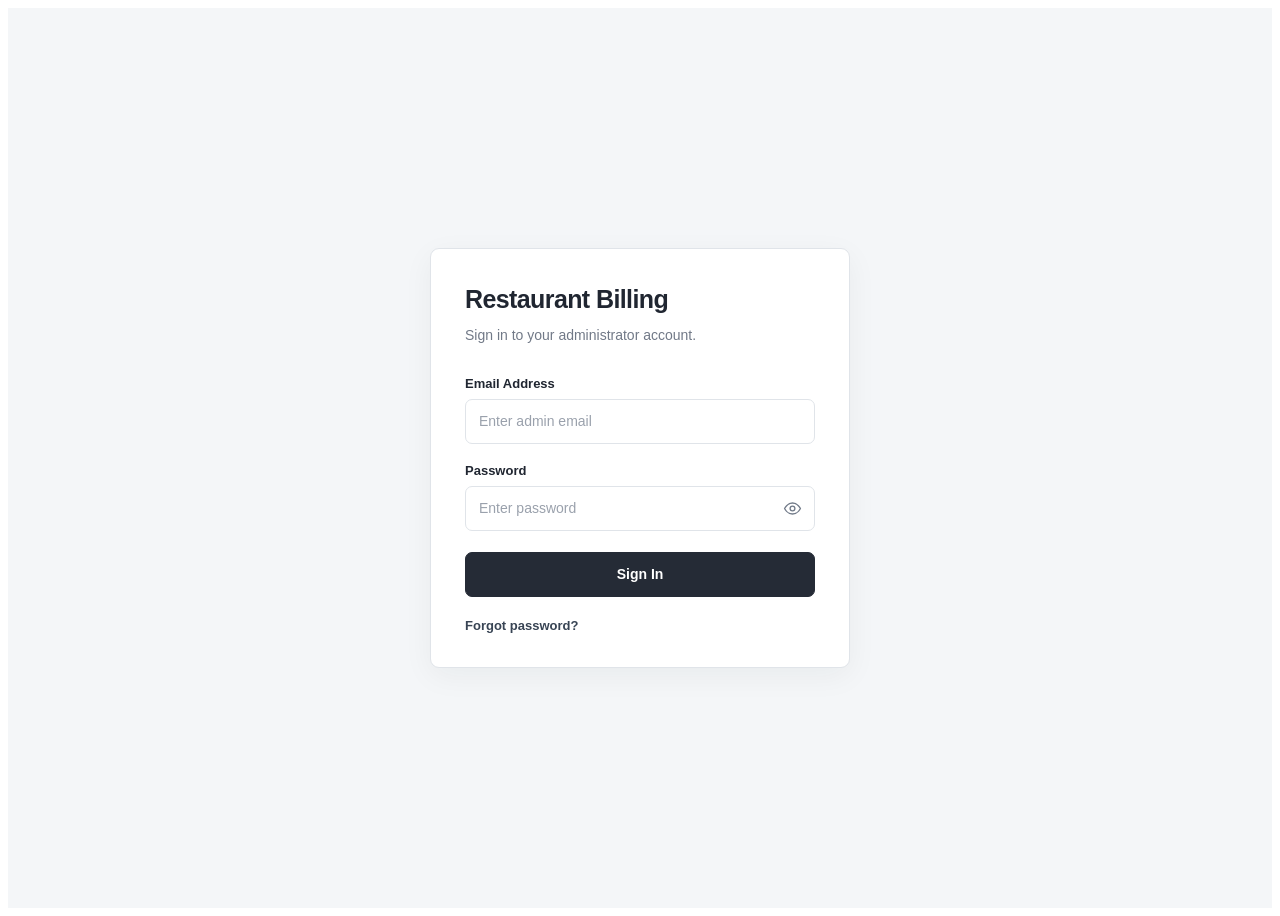
==== commit f0f87220: "Update categories.html" ====
--- a/categories.html
+++ b/categories.html
@@ -885,6 +885,9 @@
 
 <!-- Category-specific functionality -->
 <script src="js/categories.js" defer></script>
+  <script src="js/firebase-config.js"></script>
+<script src="js/auth.js"></script>
+<script src="js/guard.js"></script>
 
 </body>
 </html>
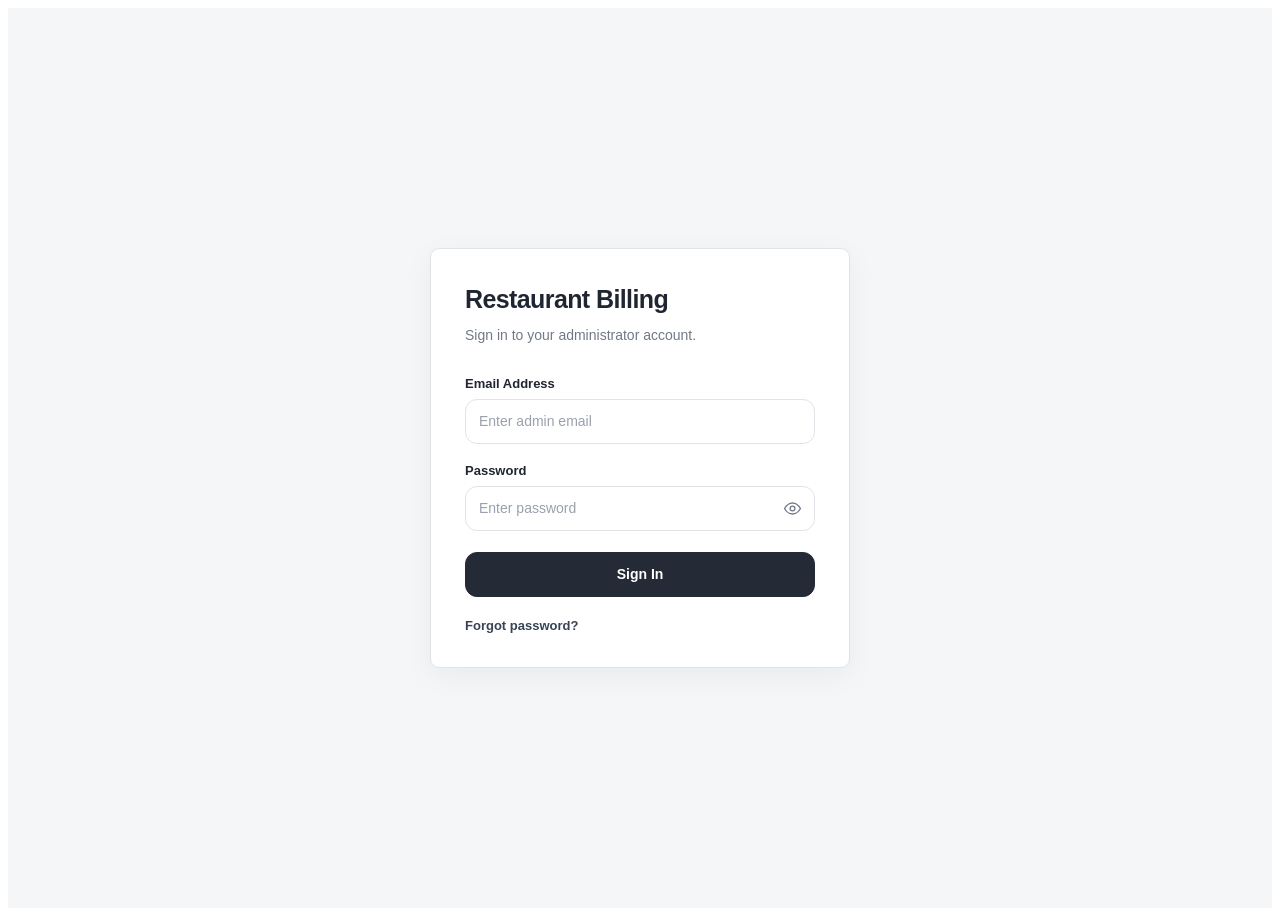
==== commit 9f8cc0ae: "Update categories.html" ====
--- a/categories.html
+++ b/categories.html
@@ -888,6 +888,7 @@
   <script src="js/firebase-config.js"></script>
 <script src="js/auth.js"></script>
 <script src="js/guard.js"></script>
+  <script src="js/logout.js"></script>
 
 </body>
 </html>
